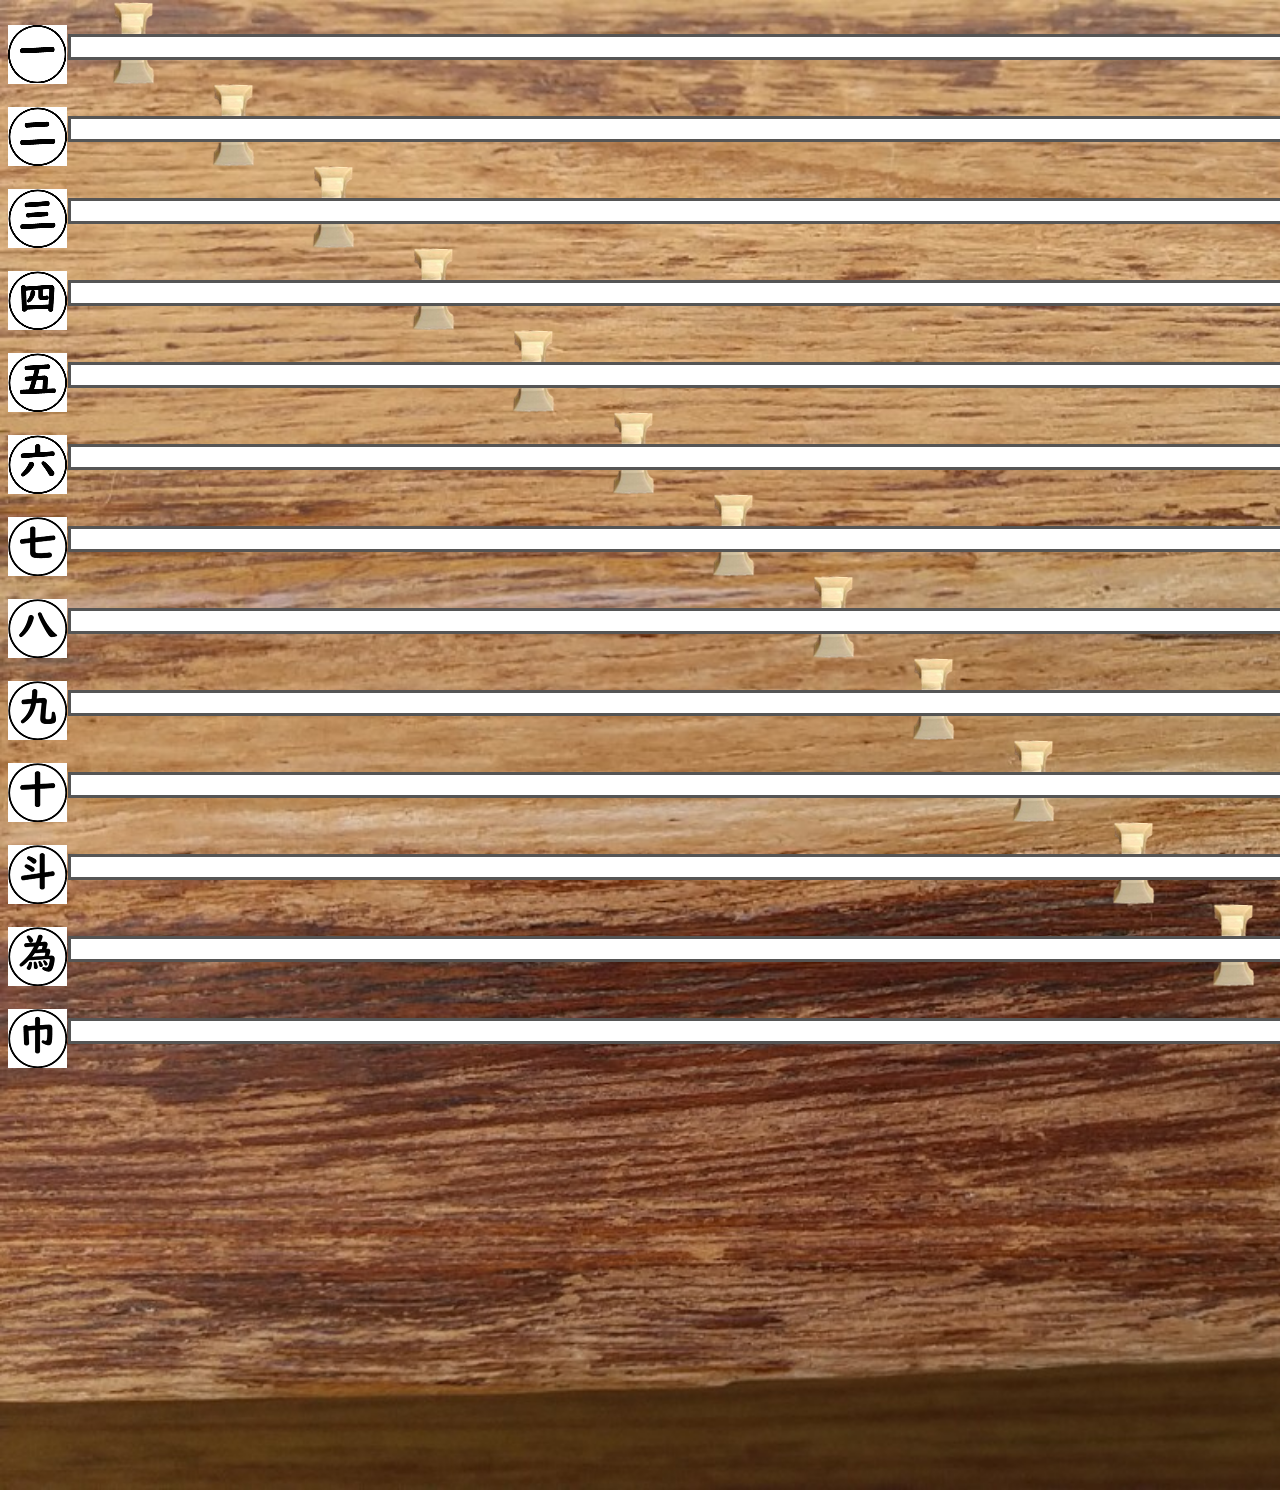
==== index.html @ 7f3f29e2 "Add files via upload" ====
<!DOCTYPE html>
<html>
<head>
<meta charset="UTF-8">
 <link rel="stylesheet" href="koto_view.css">
</head>

<body>
<br>
<div class="bangou01"><img src="01_一まる.png"></div>
<div class="hashira01"><img src="hashira.png"></div>
<div class="str01" onmousedown="play_koto(1)"></div>

<div class="bangou02"><img src="02_二まる.png"></div>
<div class="hashira02"><img src="hashira.png"></div>
<div class="str02" onmousedown="play_koto(2)"></div>

<div class="bangou03"><img src="03_三まる.png"></div>
<div class="hashira03"><img src="hashira.png"></div>
<div class="str03" onmousedown="play_koto(3)"></div>

<div class="bangou04"><img src="04_四まる.png"></div>
<div class="hashira04"><img src="hashira.png"></div>
<div class="str04" onmousedown="play_koto(4)"></div>

<div class="bangou05"><img src="05_五まる.png"></div>
<div class="hashira05"><img src="hashira.png"></div>
<div class="str05" onmousedown="play_koto(5)"></div>

<div class="bangou06"><img src="06_六まる.png"></div>
<div class="hashira06"><img src="hashira.png"></div>
<div class="str06" onmousedown="play_koto(6)"></div>

<div class="bangou07"><img src="07_七まる.png"></div>
<div class="hashira07"><img src="hashira.png"></div>
<div class="str07" onmousedown="play_koto(7)"></div>

<div class="bangou08"><img src="08_八まる.png"></div>
<div class="hashira08"><img src="hashira.png"></div>
<div class="str08" onmousedown="play_koto(8)"></div>

<div class="bangou09"><img src="09_九まる.png"></div>
<div class="hashira09"><img src="hashira.png"></div>
<div class="str09" onmousedown="play_koto(9)"></div>

<div class="bangou10"><img src="10_十まる.png"></div>
<div class="hashira10"><img src="hashira.png"></div>
<div class="str10" onmousedown="play_koto(10)"></div>

<div class="bangou11"><img src="11_斗まる.png"></div>
<div class="hashira11"><img src="hashira.png"></div>
<div class="str11" onmousedown="play_koto(11)"></div>

<div class="bangou12"><img src="12_為まる.png"></div>
<div class="hashira12"><img src="hashira.png"></div>
<div class="str12" onmousedown="play_koto(12)"></div>

<div class="bangou13"><img src="13_巾まる.png"></div>
<div class="hashira13"><img src="hashira.png"></div>
<div class="str13" onmousedown="play_koto(13)"></div>

<script src="koto_function.js"></script>
</body>
</html>
---- koto_view.css ----
body{
    background-image: url("木目.jpeg");
    background-size: cover;
}
div {
    padding: 0px;
    font-size: 0px;
}
.bangou01 {
    position: absolute;
    z-index: 2; /* 2番目 */
    top: 25px;
}

.bangou02 {
    position: absolute;
    z-index: 2; /* 2番目 */
    top: 107px;
}
.bangou03 {
    position: absolute;
    z-index: 2; /* 2番目 */
    top: 189px;
}
.bangou04 {
    position: absolute;
    z-index: 2; /* 2番目 */
    top: 271px;
}
.bangou05 {
    position: absolute;
    z-index: 2; /* 2番目 */
    top: 353px;
}
.bangou06 {
    position: absolute;
    z-index: 2; /* 2番目 */
    top: 435px;
}
.bangou07 {
    position: absolute;
    z-index: 2; /* 2番目 */
    top: 517px;
}
.bangou08 {
    position: absolute;
    z-index: 2; /* 2番目 */
    top: 599px;
}
.bangou09 {
    position: absolute;
    z-index: 2; /* 2番目 */
    top: 681px;
}
.bangou10 {
    position: absolute;
    z-index: 2; /* 2番目 */
    top: 763px;
}
.bangou11 {
    position: absolute;
    z-index: 2; /* 2番目 */
    top: 845px;
}
.bangou12 {
    position: absolute;
    z-index: 2; /* 2番目 */
    top: 927px;
}
.bangou13 {
    position: absolute;
    z-index: 2; /* 2番目 */
    top: 1009px;
}


.hashira01 {
    position: relative;
    z-index: 2; /* ２番目 */
    top: -25px;
    left: 100px;
}
.hashira02 {
    position: relative;
    z-index: 2; /* ２番目 */
    top: -55px;
    left: 200px;
}
.hashira03 {
    position: relative;
    z-index: 2; /* ２番目 */
    top: -85px;
    left: 300px;
}
.hashira04 {
    position: relative;
    z-index: 2; /* ２番目 */
    top: -115px;
    left: 400px;
}
.hashira05 {
    position: relative;
    z-index: 2; /* ２番目 */
    top: -145px;
    left: 500px;
}
.hashira06 {
    position: relative;
    z-index: 2; /* ２番目 */
    top: -175px;
    left: 600px;
}
.hashira07 {
    position: relative;
    z-index: 2; /* ２番目 */
    top: -205px;
    left: 700px;
}
.hashira08 {
    position: relative;
    z-index: 2; /* ２番目 */
    top: -235px;
    left: 800px;
}
.hashira09 {
    position: relative;
    z-index: 2; /* ２番目 */
    top: -265px;
    left: 900px;
}
.hashira10 {
    position: relative;
    z-index: 2; /* ２番目 */
    top: -295px;
    left: 1000px;
}
.hashira11 {
    position: relative;
    z-index: 2; /* ２番目 */
    top: -325px;
    left: 1100px;
}
.hashira12 {
    position: relative;
    z-index: 2; /* ２番目 */
    top: -355px;
    left: 1200px;
}
.hashira13 {
    position: relative;
    z-index: 2; /* ２番目 */
    top: -385px;
    left: 1300px;
}

.str01 {
    position: relative;
    z-index: 3; /* 3番目 */
    top: -78px;
    left: 60px;
    height: 20px;
    border: solid 3px #555555;
    background-color: white;
    width: 100%;
}
.str02 {
    position: relative;
    z-index: 3; /* 3番目 */
    top: -108px;
    left: 60px;
    height: 20px;
    border: solid 3px #555555;
    background-color: white;
    width: 100%;
}
.str03 {
    position: relative;
    z-index: 3; /* 3番目 */
    top: -138px;
    left: 60px;
    height: 20px;
    border: solid 3px #555555;
    background-color: white;
    width: 100%;
}
.str04 {
    position: relative;
    z-index: 3; /* 3番目 */
    top: -168px;
    left: 60px;
    height: 20px;
    border: solid 3px #555555;
    background-color: white;
    width: 100%;
}
.str05 {
    position: relative;
    z-index: 3; /* 3番目 */
    top: -198px;
    left: 60px;
    height: 20px;
    border: solid 3px #555555;
    background-color: white;
    width: 100%;
}
.str06 {
    position: relative;
    z-index: 3; /* 3番目 */
    top: -228px;
    left: 60px;
    height: 20px;
    border: solid 3px #555555;
    background-color: white;
    width: 100%;
}
.str07 {
    position: relative;
    z-index: 3; /* 3番目 */
    top: -258px;
    left: 60px;
    height: 20px;
    border: solid 3px #555555;
    background-color: white;
    width: 100%;
}
.str08 {
    position: relative;
    z-index: 3; /* 3番目 */
    top: -288px;
    left: 60px;
    height: 20px;
    border: solid 3px #555555;
    background-color: white;
    width: 100%;
}
.str09 {
    position: relative;
    z-index: 3; /* 3番目 */
    top: -318px;
    left: 60px;
    height: 20px;
    border: solid 3px #555555;
    background-color: white;
    width: 100%;
}
.str10 {
    position: relative;
    z-index: 3; /* 3番目 */
    top: -348px;
    left: 60px;
    height: 20px;
    border: solid 3px #555555;
    background-color: white;
    width: 100%;
}
.str11 {
    position: relative;
    z-index: 3; /* 3番目 */
    top: -378px;
    left: 60px;
    height: 20px;
    border: solid 3px #555555;
    background-color: white;
    width: 100%;
}
.str12 {
    position: relative;
    z-index: 3; /* 3番目 */
    top: -408px;
    left: 60px;
    height: 20px;
    border: solid 3px #555555;
    background-color: white;
    width: 100%;
}
.str13 {
    position: relative;
    z-index: 3; /* 3番目 */
    top: -438px;
    left: 60px;
    height: 20px;
    border: solid 3px #555555;
    background-color: white;
    width: 100%;
}
    
}
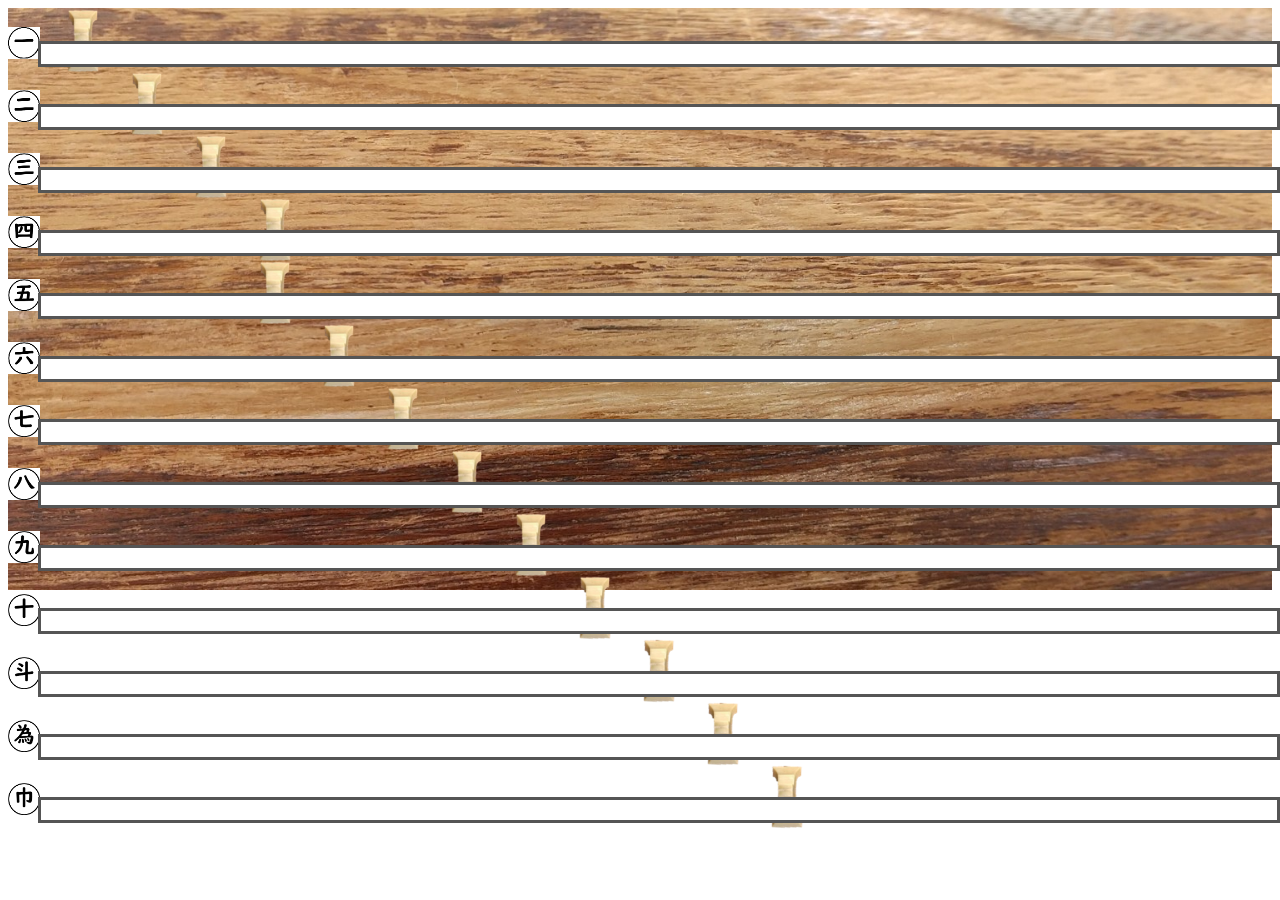
==== commit 675b3e68: "Add files via upload" ====
--- a/index.html
+++ b/index.html
@@ -2,63 +2,80 @@
 <html>
 <head>
 <meta charset="UTF-8">
- <link rel="stylesheet" href="koto_view.css">
+<meta name="viewport" content="width=320,initial-scale=1.0">
+<link rel="stylesheet" href="koto_view.css">
 </head>
 
 <body>
-<br>
-<div class="bangou01"><img src="01_一まる.png"></div>
-<div class="hashira01"><img src="hashira.png"></div>
-<div class="str01" onmousedown="play_koto(1)"></div>
 
-<div class="bangou02"><img src="02_二まる.png"></div>
-<div class="hashira02"><img src="hashira.png"></div>
-<div class="str02" onmousedown="play_koto(2)"></div>
+<div class="mokume"><img src="木目.jpeg">
+   <div>
+        <span class="bangou1"><img src="01_一まる.png"></span>
+	<span class="hashira1"><img src="hashira.png"></span>
+	<span class="str1" id="str1"></span>
+   </div>
+   <div>
+        <span class="bangou2"><img src="02_二まる.png"></span>
+	<span class="hashira2"><img src="hashira.png"></span>
+	<span class="str2" id="str2"></span>
+   </div>
+   <div>
+        <span class="bangou3"><img src="03_三まる.png"></span>
+	<span class="hashira3"><img src="hashira.png"></span>
+	<span  class="str3" id="str2"></span>
+   </div>
+   <div>
+        <span class="bangou4"><img src="04_四まる.png"></span>
+	<span class="hashira4"><img src="hashira.png"></span>
+	<span class="str4" id="str4"></span>
+   </div>
+   <div>
+        <span class="bangou5"><img src="05_五まる.png"></span>
+	<span class="hashira5"><img src="hashira.png"></span>
+	<span class="str5" id="str5"></span>
+   </div>
+   <div>
+        <span class="bangou6"><img src="06_六まる.png"></span>
+	<span class="hashira6"><img src="hashira.png"></span>
+	<span class="str6" id="str6"></span>
+   </div>
+   <div>
+        <span class="bangou7"><img src="07_七まる.png"></span>
+	<span class="hashira7"><img src="hashira.png"></span>
+	<span class="str7" id="str7"></span>
+   </div>
+   <div>
+        <span class="bangou8"><img src="08_八まる.png"></span>
+	<span class="hashira8"><img src="hashira.png"></span>
+	<span class="str8" id="str8"></span>
+   </div>
+   <div>
+        <span class="bangou9"><img src="09_九まる.png"></span>
+	<span class="hashira9"><img src="hashira.png"></span>
+	<span class="str9" id="str9"></span>
+   </div>
+   <div>
+        <span class="bangou10"><img src="10_十まる.png"></span>
+	<span class="hashira10"><img src="hashira.png"></span>
+	<span class="str10" id="str10"></span>
+   </div>
+   <div>
+        <span class="bangou11"><img src="11_斗まる.png"></span>
+	<span class="hashira11"><img src="hashira.png"></span>
+	<span class="str11" id="str11"></span>
+   </div>
+   <div>
+        <span class="bangou12"><img src="12_為まる.png"></span>
+	<span class="hashira12"><img src="hashira.png"></span>
+	<span class="str12" id="str12"></span>
+   </div>
+   <div>
+        <span class="bangou13"><img src="13_巾まる.png"></span>
+	<span class="hashira13"><img src="hashira.png"></span>
+	<span class="str13" id="str13"></span>
+   </div>
+</div>
+</body>
+<script src="koto_function.js"></script>
 
-<div class="bangou03"><img src="03_三まる.png"></div>
-<div class="hashira03"><img src="hashira.png"></div>
-<div class="str03" onmousedown="play_koto(3)"></div>
-
-<div class="bangou04"><img src="04_四まる.png"></div>
-<div class="hashira04"><img src="hashira.png"></div>
-<div class="str04" onmousedown="play_koto(4)"></div>
-
-<div class="bangou05"><img src="05_五まる.png"></div>
-<div class="hashira05"><img src="hashira.png"></div>
-<div class="str05" onmousedown="play_koto(5)"></div>
-
-<div class="bangou06"><img src="06_六まる.png"></div>
-<div class="hashira06"><img src="hashira.png"></div>
-<div class="str06" onmousedown="play_koto(6)"></div>
-
-<div class="bangou07"><img src="07_七まる.png"></div>
-<div class="hashira07"><img src="hashira.png"></div>
-<div class="str07" onmousedown="play_koto(7)"></div>
-
-<div class="bangou08"><img src="08_八まる.png"></div>
-<div class="hashira08"><img src="hashira.png"></div>
-<div class="str08" onmousedown="play_koto(8)"></div>
-
-<div class="bangou09"><img src="09_九まる.png"></div>
-<div class="hashira09"><img src="hashira.png"></div>
-<div class="str09" onmousedown="play_koto(9)"></div>
-
-<div class="bangou10"><img src="10_十まる.png"></div>
-<div class="hashira10"><img src="hashira.png"></div>
-<div class="str10" onmousedown="play_koto(10)"></div>
-
-<div class="bangou11"><img src="11_斗まる.png"></div>
-<div class="hashira11"><img src="hashira.png"></div>
-<div class="str11" onmousedown="play_koto(11)"></div>
-
-<div class="bangou12"><img src="12_為まる.png"></div>
-<div class="hashira12"><img src="hashira.png"></div>
-<div class="str12" onmousedown="play_koto(12)"></div>
-
-<div class="bangou13"><img src="13_巾まる.png"></div>
-<div class="hashira13"><img src="hashira.png"></div>
-<div class="str13" onmousedown="play_koto(13)"></div>
-
-<script src="koto_function.js"></script>
-</body>
 </html>
--- a/koto_view.css
+++ b/koto_view.css
@@ -1,287 +1,291 @@
-body{
-    background-image: url("木目.jpeg");
-    background-size: cover;
-}
-div {
-    padding: 0px;
-    font-size: 0px;
-}
-.bangou01 {
-    position: absolute;
-    z-index: 2; /* 2番目 */
-    top: 25px;
-}
-
-.bangou02 {
-    position: absolute;
-    z-index: 2; /* 2番目 */
-    top: 107px;
-}
-.bangou03 {
-    position: absolute;
-    z-index: 2; /* 2番目 */
-    top: 189px;
-}
-.bangou04 {
-    position: absolute;
-    z-index: 2; /* 2番目 */
-    top: 271px;
-}
-.bangou05 {
-    position: absolute;
-    z-index: 2; /* 2番目 */
-    top: 353px;
-}
-.bangou06 {
-    position: absolute;
-    z-index: 2; /* 2番目 */
-    top: 435px;
-}
-.bangou07 {
-    position: absolute;
-    z-index: 2; /* 2番目 */
-    top: 517px;
-}
-.bangou08 {
-    position: absolute;
-    z-index: 2; /* 2番目 */
-    top: 599px;
-}
-.bangou09 {
-    position: absolute;
-    z-index: 2; /* 2番目 */
-    top: 681px;
-}
-.bangou10 {
-    position: absolute;
-    z-index: 2; /* 2番目 */
-    top: 763px;
-}
-.bangou11 {
-    position: absolute;
-    z-index: 2; /* 2番目 */
-    top: 845px;
-}
-.bangou12 {
-    position: absolute;
-    z-index: 2; /* 2番目 */
-    top: 927px;
-}
-.bangou13 {
-    position: absolute;
-    z-index: 2; /* 2番目 */
-    top: 1009px;
-}
-
-
-.hashira01 {
-    position: relative;
-    z-index: 2; /* ２番目 */
-    top: -25px;
-    left: 100px;
-}
-.hashira02 {
-    position: relative;
-    z-index: 2; /* ２番目 */
-    top: -55px;
-    left: 200px;
-}
-.hashira03 {
-    position: relative;
-    z-index: 2; /* ２番目 */
-    top: -85px;
-    left: 300px;
-}
-.hashira04 {
-    position: relative;
-    z-index: 2; /* ２番目 */
-    top: -115px;
-    left: 400px;
-}
-.hashira05 {
-    position: relative;
-    z-index: 2; /* ２番目 */
-    top: -145px;
-    left: 500px;
-}
-.hashira06 {
-    position: relative;
-    z-index: 2; /* ２番目 */
-    top: -175px;
-    left: 600px;
-}
-.hashira07 {
-    position: relative;
-    z-index: 2; /* ２番目 */
-    top: -205px;
-    left: 700px;
-}
-.hashira08 {
-    position: relative;
-    z-index: 2; /* ２番目 */
-    top: -235px;
-    left: 800px;
-}
-.hashira09 {
-    position: relative;
-    z-index: 2; /* ２番目 */
-    top: -265px;
-    left: 900px;
-}
-.hashira10 {
-    position: relative;
-    z-index: 2; /* ２番目 */
-    top: -295px;
-    left: 1000px;
-}
-.hashira11 {
-    position: relative;
-    z-index: 2; /* ２番目 */
-    top: -325px;
-    left: 1100px;
-}
-.hashira12 {
-    position: relative;
-    z-index: 2; /* ２番目 */
-    top: -355px;
-    left: 1200px;
-}
-.hashira13 {
-    position: relative;
-    z-index: 2; /* ２番目 */
-    top: -385px;
-    left: 1300px;
-}
-
-.str01 {
-    position: relative;
-    z-index: 3; /* 3番目 */
-    top: -78px;
-    left: 60px;
-    height: 20px;
-    border: solid 3px #555555;
-    background-color: white;
+.mokume img{
+    position:relative;
     width: 100%;
 }
-.str02 {
-    position: relative;
-    z-index: 3; /* 3番目 */
-    top: -108px;
-    left: 60px;
-    height: 20px;
-    border: solid 3px #555555;
-    background-color: white;
-    width: 100%;
-}
-.str03 {
-    position: relative;
-    z-index: 3; /* 3番目 */
-    top: -138px;
-    left: 60px;
-    height: 20px;
-    border: solid 3px #555555;
-    background-color: white;
-    width: 100%;
-}
-.str04 {
-    position: relative;
-    z-index: 3; /* 3番目 */
-    top: -168px;
-    left: 60px;
-    height: 20px;
-    border: solid 3px #555555;
-    background-color: white;
-    width: 100%;
-}
-.str05 {
-    position: relative;
-    z-index: 3; /* 3番目 */
-    top: -198px;
-    left: 60px;
-    height: 20px;
-    border: solid 3px #555555;
-    background-color: white;
-    width: 100%;
-}
-.str06 {
-    position: relative;
-    z-index: 3; /* 3番目 */
-    top: -228px;
-    left: 60px;
-    height: 20px;
-    border: solid 3px #555555;
-    background-color: white;
-    width: 100%;
-}
-.str07 {
-    position: relative;
-    z-index: 3; /* 3番目 */
-    top: -258px;
-    left: 60px;
-    height: 20px;
-    border: solid 3px #555555;
-    background-color: white;
-    width: 100%;
-}
-.str08 {
-    position: relative;
-    z-index: 3; /* 3番目 */
-    top: -288px;
-    left: 60px;
-    height: 20px;
-    border: solid 3px #555555;
-    background-color: white;
-    width: 100%;
-}
-.str09 {
-    position: relative;
-    z-index: 3; /* 3番目 */
-    top: -318px;
-    left: 60px;
-    height: 20px;
-    border: solid 3px #555555;
-    background-color: white;
-    width: 100%;
-}
-.str10 {
-    position: relative;
-    z-index: 3; /* 3番目 */
-    top: -348px;
-    left: 60px;
-    height: 20px;
-    border: solid 3px #555555;
-    background-color: white;
-    width: 100%;
-}
-.str11 {
-    position: relative;
-    z-index: 3; /* 3番目 */
-    top: -378px;
-    left: 60px;
-    height: 20px;
-    border: solid 3px #555555;
-    background-color: white;
-    width: 100%;
-}
-.str12 {
-    position: relative;
-    z-index: 3; /* 3番目 */
-    top: -408px;
-    left: 60px;
-    height: 20px;
-    border: solid 3px #555555;
-    background-color: white;
-    width: 100%;
-}
-.str13 {
-    position: relative;
-    z-index: 3; /* 3番目 */
-    top: -438px;
-    left: 60px;
-    height: 20px;
-    border: solid 3px #555555;
-    background-color: white;
-    width: 100%;
-}
-    
-}
+.bangou1 img{
+    position:absolute;
+    z-index:1;
+    width: 2.5%;
+    top: 3%;
+}
+.bangou2 img{
+    position:absolute;
+    width: 2.5%;
+    top: 10%;
+}
+.bangou3 img{
+    position:absolute;
+    width: 2.5%;
+    top: 17%;
+}
+.bangou4 img{
+    position:absolute;
+    width: 2.5%;
+    top: 24%;
+}
+.bangou5 img{
+    position:absolute;
+    width: 2.5%;
+    top: 31%;
+}
+.bangou6 img{
+    position:absolute;
+    width: 2.5%;
+    top: 38%;
+}
+.bangou7 img{
+    position:absolute;
+    width: 2.5%;
+    top: 45%;
+}
+.bangou8 img{
+    position:absolute;
+    width: 2.5%;
+    top: 52%;
+}
+.bangou9 img{
+    position:absolute;
+    width: 2.5%;
+    top: 59%;
+}
+.bangou10 img{
+    position:absolute;
+    width: 2.5%;
+    top: 66%;
+}
+.bangou11 img{
+    position:absolute;
+    width: 2.5%;
+    top: 73%;
+}
+.bangou12 img{
+    position:absolute;
+    width: 2.5%;
+    top: 80%;
+}
+.bangou13 img{
+    position:absolute;
+    width: 2.5%;
+    top: 87%;
+}
+.hashira1 img{
+    position:absolute;
+    z-index:1;
+    width: 3%;
+    top: 1%;
+    left:5%;
+}
+.hashira2 img{
+    z-index:1;
+    position:absolute;
+    width: 3%;
+    top: 8%;
+    left:10%;
+}
+.hashira3 img{
+    z-index:1;
+    position:absolute;
+    width: 3%;
+    top: 15%;
+    left:15%;
+}
+.hashira4 img{
+    z-index:1;
+    position:absolute;
+    width: 3%;
+    top: 22%;
+    left:20%;
+}
+.hashira5 img{
+    z-index:1;
+    position:absolute;
+    width: 3%;
+    top: 29%;
+    left:20%;
+}
+.hashira6 img{
+    z-index:1;
+    position:absolute;
+    width: 3%;
+    top: 36%;
+    left:25%;
+}
+.hashira7 img{
+    z-index:1;
+    position:absolute;
+    width: 3%;
+    top: 43%;
+    left:30%;
+}
+.hashira8 img{
+    z-index:1;
+    position:absolute;
+    width: 3%;
+    top: 50%;
+    left:35%;
+}
+.hashira9 img{
+    z-index:1;
+    position:absolute;
+    width: 3%;
+    top: 57%;
+    left:40%;
+}
+.hashira10 img{
+    z-index:1;
+    position:absolute;
+    width: 3%;
+    top: 64%;
+    left:45%;
+}
+.hashira11 img{
+    z-index:1;
+    position:absolute;
+    width: 3%;
+    top: 71%;
+    left:50%;
+}
+.hashira12 img{
+    z-index:1;
+    position:absolute;
+    width: 3%;
+    top: 78%;
+    left:55%;
+}
+.hashira13 img{
+    z-index:1;
+    position:absolute;
+    width: 3%;
+    top: 85%;
+    left:60%;
+}
+.str1{
+    position:absolute;
+    z-index:2;
+    top: 4.5%;
+    left: 3%;
+    height: 20px;
+    border: solid 3px #555555;
+    background-color: white;
+    width: 96.5%;
+}
+.str2{
+    z-index:2;
+    position:absolute;
+    top: 11.5%;
+    left: 3%;
+    height: 20px;
+    border: solid 3px #555555;
+    background-color: white;
+    width: 96.5%;
+}
+.str3{
+    z-index:2;
+    position:absolute;
+    top: 18.5%;
+    left: 3%;
+    height: 20px;
+    border: solid 3px #555555;
+    background-color: white;
+    width: 96.5%;
+}
+.str4{
+    z-index:2;
+    position:absolute;
+    top: 25.5%;
+    left: 3%;
+    height: 20px;
+    border: solid 3px #555555;
+    background-color: white;
+    width: 96.5%;
+}
+.str5{
+    z-index:2;
+    position:absolute;
+    top: 32.5%;
+    left: 3%;
+    height: 20px;
+    border: solid 3px #555555;
+    background-color: white;
+    width: 96.5%;
+}
+.str6{
+    z-index:2;
+    position:absolute;
+    top: 39.5%;
+    left: 3%;
+    height: 20px;
+    border: solid 3px #555555;
+    background-color: white;
+    width: 96.5%;
+}
+.str7{
+    z-index:2;
+    position:absolute;
+    top: 46.5%;
+    left: 3%;
+    height: 20px;
+    border: solid 3px #555555;
+    background-color: white;
+    width: 96.5%;
+}
+.str8{
+    z-index:2;
+    position:absolute;
+    top: 53.5%;
+    left: 3%;
+    height: 20px;
+    border: solid 3px #555555;
+    background-color: white;
+    width: 96.5%;
+}
+.str9{
+    z-index:2;
+    position:absolute;
+    top: 60.5%;
+    left: 3%;
+    height: 20px;
+    border: solid 3px #555555;
+    background-color: white;
+    width: 96.5%;
+}
+.str10{
+    z-index:2;
+    position:absolute;
+    top: 67.5%;
+    left: 3%;
+    height: 20px;
+    border: solid 3px #555555;
+    background-color: white;
+    width: 96.5%;
+}
+.str11{
+    z-index:2;
+    position:absolute;
+    top: 74.5%;
+    left: 3%;
+    height: 20px;
+    border: solid 3px #555555;
+    background-color: white;
+    width: 96.5%;
+}
+.str12{
+    z-index:2;
+    position:absolute;
+    top: 81.5%;
+    left: 3%;
+    height: 20px;
+    border: solid 3px #555555;
+    background-color: white;
+    width: 96.5%;
+}
+.str13{
+    z-index:2;
+    position:absolute;
+    top: 88.5%;
+    left: 3%;
+    height: 20px;
+    border: solid 3px #555555;
+    background-color: white;
+    width: 96.5%;
+}
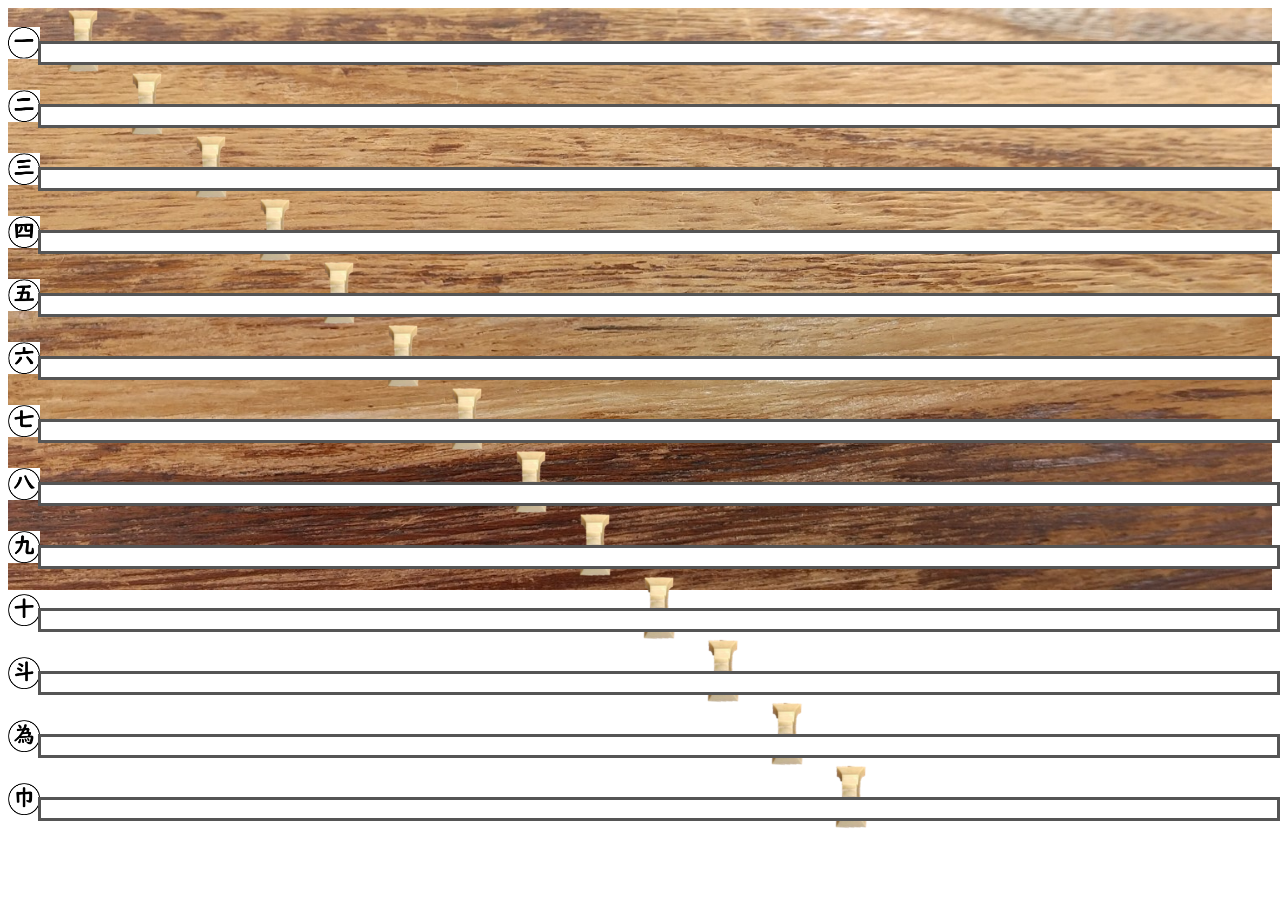
==== commit 963ba66a: "Add files via upload" ====
--- a/index.html
+++ b/index.html
@@ -22,7 +22,7 @@
    <div>
         <span class="bangou3"><img src="03_三まる.png"></span>
 	<span class="hashira3"><img src="hashira.png"></span>
-	<span  class="str3" id="str2"></span>
+	<span  class="str3" id="str3"></span>
    </div>
    <div>
         <span class="bangou4"><img src="04_四まる.png"></span>
--- a/koto_view.css
+++ b/koto_view.css
@@ -101,191 +101,191 @@
     position:absolute;
     width: 3%;
     top: 29%;
-    left:20%;
+    left:25%;
 }
 .hashira6 img{
     z-index:1;
     position:absolute;
     width: 3%;
     top: 36%;
-    left:25%;
+    left:30%;
 }
 .hashira7 img{
     z-index:1;
     position:absolute;
     width: 3%;
     top: 43%;
-    left:30%;
+    left:35%;
 }
 .hashira8 img{
     z-index:1;
     position:absolute;
     width: 3%;
     top: 50%;
-    left:35%;
+    left:40%;
 }
 .hashira9 img{
     z-index:1;
     position:absolute;
     width: 3%;
     top: 57%;
-    left:40%;
+    left:45%;
 }
 .hashira10 img{
     z-index:1;
     position:absolute;
     width: 3%;
     top: 64%;
-    left:45%;
+    left:50%;
 }
 .hashira11 img{
     z-index:1;
     position:absolute;
     width: 3%;
     top: 71%;
-    left:50%;
+    left:55%;
 }
 .hashira12 img{
     z-index:1;
     position:absolute;
     width: 3%;
     top: 78%;
-    left:55%;
+    left:60%;
 }
 .hashira13 img{
     z-index:1;
     position:absolute;
     width: 3%;
     top: 85%;
-    left:60%;
+    left:65%;
 }
 .str1{
     position:absolute;
     z-index:2;
     top: 4.5%;
     left: 3%;
-    height: 20px;
-    border: solid 3px #555555;
-    background-color: white;
-    width: 96.5%;
-}
-.str2{
-    z-index:2;
-    position:absolute;
+    height: 2%;
+    border: solid 3px #555555;
+    background-color: white;
+    width: 96.5%;
+}
+.str2 {
+    z-index: 2;
+    position: absolute;
     top: 11.5%;
     left: 3%;
-    height: 20px;
-    border: solid 3px #555555;
-    background-color: white;
-    width: 96.5%;
-}
-.str3{
-    z-index:2;
-    position:absolute;
+    height: 2%;
+    border: solid 3px #555555;
+    background-color: white;
+    width: 96.5%;
+}
+.str3 {
+    z-index: 2;
+    position: absolute;
     top: 18.5%;
     left: 3%;
-    height: 20px;
-    border: solid 3px #555555;
-    background-color: white;
-    width: 96.5%;
-}
-.str4{
-    z-index:2;
-    position:absolute;
+    height: 2%;
+    border: solid 3px #555555;
+    background-color: white;
+    width: 96.5%;
+}
+.str4 {
+    z-index: 2;
+    position: absolute;
     top: 25.5%;
     left: 3%;
-    height: 20px;
-    border: solid 3px #555555;
-    background-color: white;
-    width: 96.5%;
-}
-.str5{
-    z-index:2;
-    position:absolute;
+    height: 2%;
+    border: solid 3px #555555;
+    background-color: white;
+    width: 96.5%;
+}
+.str5 {
+    z-index: 2;
+    position: absolute;
     top: 32.5%;
     left: 3%;
-    height: 20px;
-    border: solid 3px #555555;
-    background-color: white;
-    width: 96.5%;
-}
-.str6{
-    z-index:2;
-    position:absolute;
+    height: 2%;
+    border: solid 3px #555555;
+    background-color: white;
+    width: 96.5%;
+}
+.str6 {
+    z-index: 2;
+    position: absolute;
     top: 39.5%;
     left: 3%;
-    height: 20px;
-    border: solid 3px #555555;
-    background-color: white;
-    width: 96.5%;
-}
-.str7{
-    z-index:2;
-    position:absolute;
+    height: 2%;
+    border: solid 3px #555555;
+    background-color: white;
+    width: 96.5%;
+}
+.str7 {
+    z-index: 2;
+    position: absolute;
     top: 46.5%;
     left: 3%;
-    height: 20px;
-    border: solid 3px #555555;
-    background-color: white;
-    width: 96.5%;
-}
-.str8{
-    z-index:2;
-    position:absolute;
+    height: 2%;
+    border: solid 3px #555555;
+    background-color: white;
+    width: 96.5%;
+}
+.str8 {
+    z-index: 2;
+    position: absolute;
     top: 53.5%;
     left: 3%;
-    height: 20px;
-    border: solid 3px #555555;
-    background-color: white;
-    width: 96.5%;
-}
-.str9{
-    z-index:2;
-    position:absolute;
+    height: 2%;
+    border: solid 3px #555555;
+    background-color: white;
+    width: 96.5%;
+}
+.str9 {
+    z-index: 2;
+    position: absolute;
     top: 60.5%;
     left: 3%;
-    height: 20px;
-    border: solid 3px #555555;
-    background-color: white;
-    width: 96.5%;
-}
-.str10{
-    z-index:2;
-    position:absolute;
+    height: 2%;
+    border: solid 3px #555555;
+    background-color: white;
+    width: 96.5%;
+}
+.str10 {
+    z-index: 2;
+    position: absolute;
     top: 67.5%;
     left: 3%;
-    height: 20px;
-    border: solid 3px #555555;
-    background-color: white;
-    width: 96.5%;
-}
-.str11{
-    z-index:2;
-    position:absolute;
+    height: 2%;
+    border: solid 3px #555555;
+    background-color: white;
+    width: 96.5%;
+}
+.str11 {
+    z-index: 2;
+    position: absolute;
     top: 74.5%;
     left: 3%;
-    height: 20px;
-    border: solid 3px #555555;
-    background-color: white;
-    width: 96.5%;
-}
-.str12{
-    z-index:2;
-    position:absolute;
+    height: 2%;
+    border: solid 3px #555555;
+    background-color: white;
+    width: 96.5%;
+}
+.str12 {
+    z-index: 2;
+    position: absolute;
     top: 81.5%;
     left: 3%;
-    height: 20px;
-    border: solid 3px #555555;
-    background-color: white;
-    width: 96.5%;
-}
-.str13{
-    z-index:2;
-    position:absolute;
+    height: 2%;
+    border: solid 3px #555555;
+    background-color: white;
+    width: 96.5%;
+}
+.str13 {
+    z-index: 2;
+    position: absolute;
     top: 88.5%;
     left: 3%;
-    height: 20px;
-    border: solid 3px #555555;
-    background-color: white;
-    width: 96.5%;
-}
+    height: 2%;
+    border: solid 3px #555555;
+    background-color: white;
+    width: 96.5%;
+}
